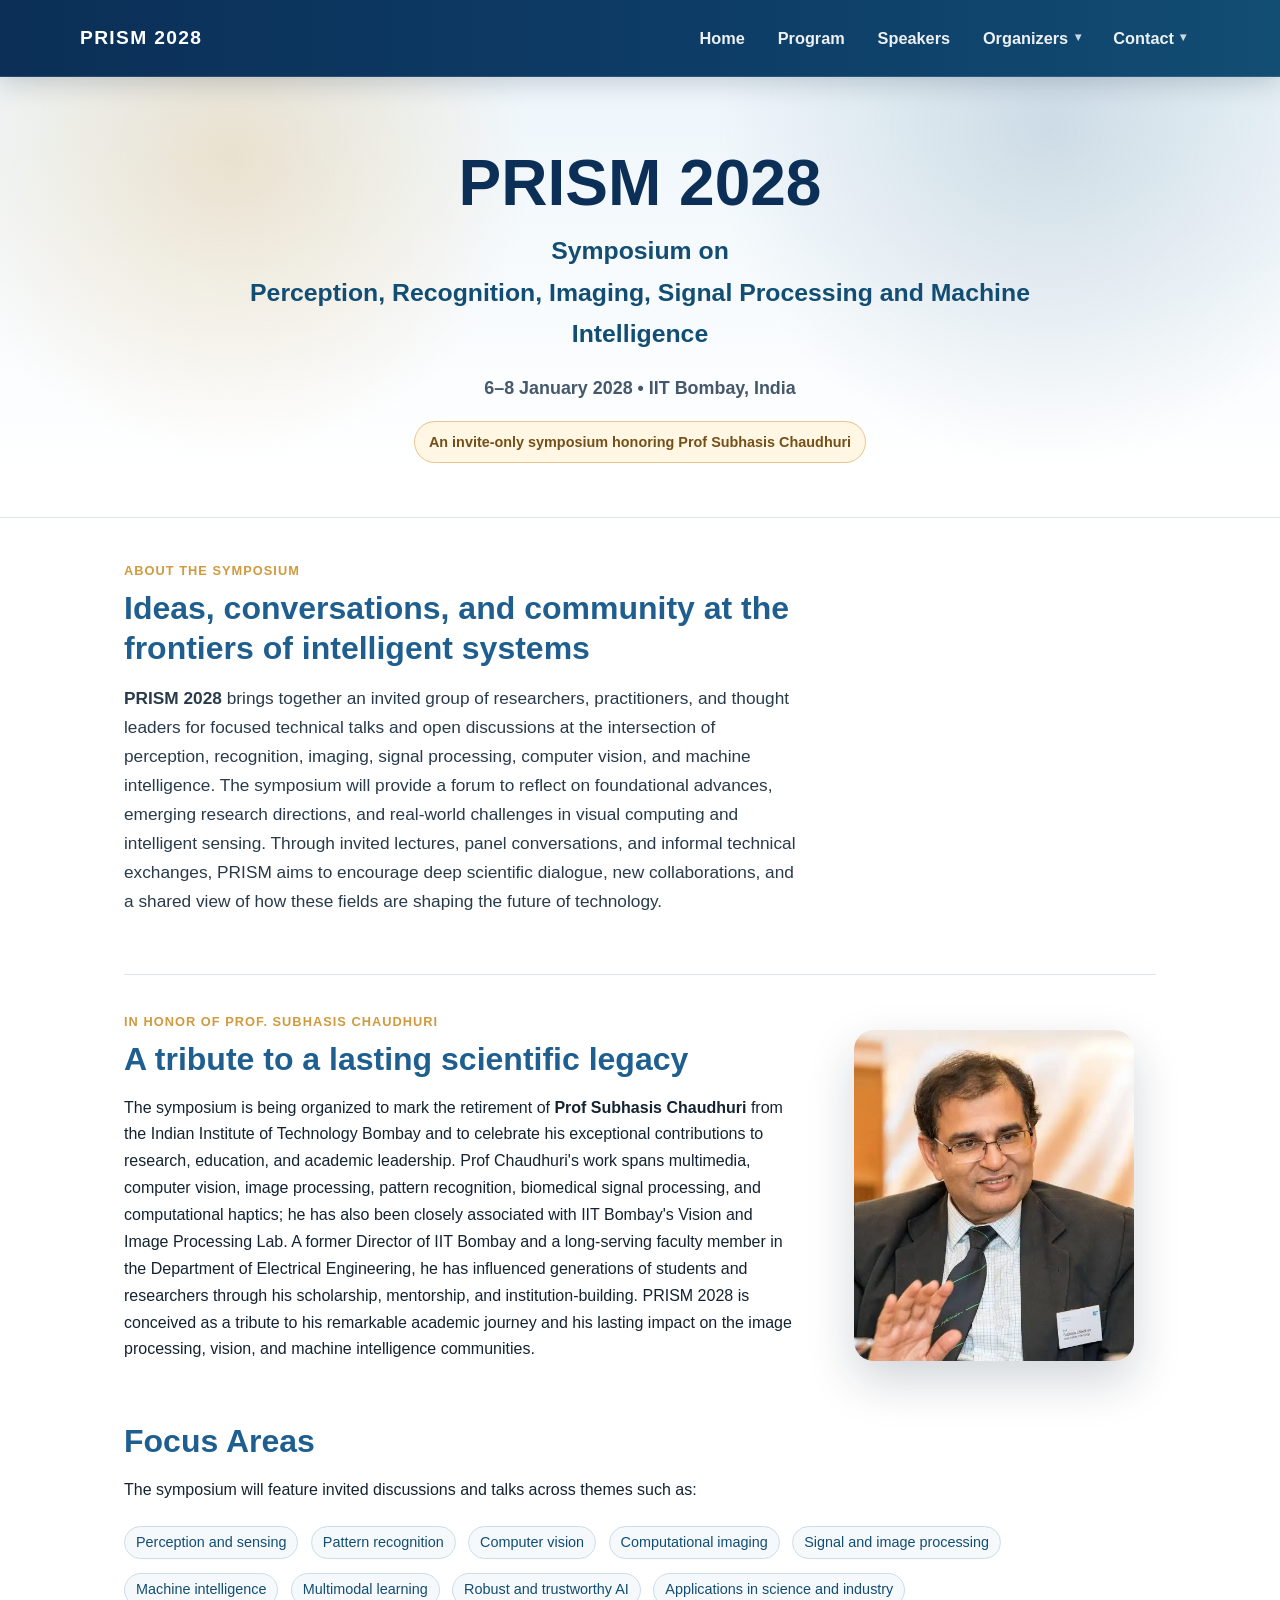
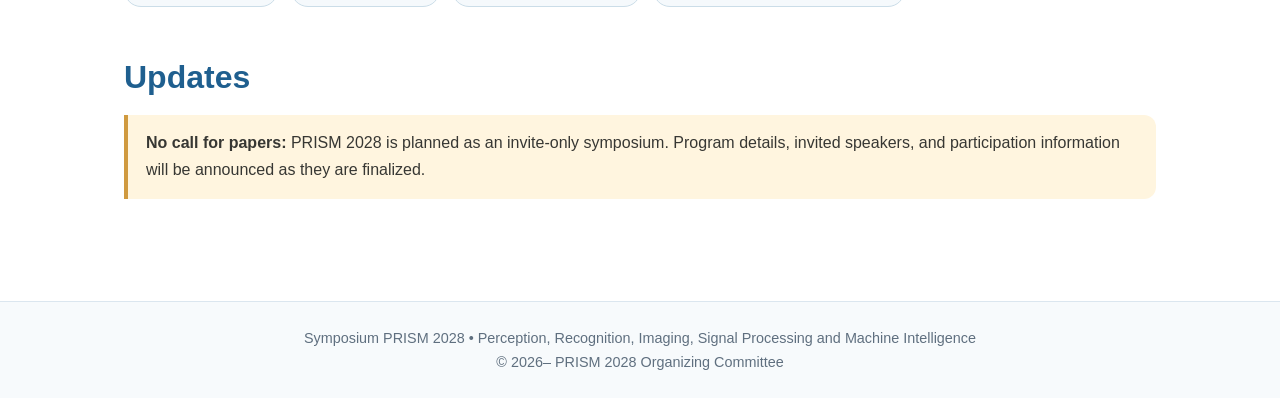
==== index.html @ e092aee4 "clean commit" ====
<!DOCTYPE html>
<html lang="en">
<head>
  <meta charset="utf-8" />
  <meta name="viewport" content="width=device-width, initial-scale=1" />
  <meta
    name="description"
    content="PRISM 2028: Perception, Recognition, Imaging, Signal Processing and Machine Intelligence Symposium at IIT Bombay, India."
  />
  <title>PRISM 2028 | IIT Bombay</title>
  <link rel="stylesheet" href="assets/css/style.css" />
</head>

<body>
  <header class="site-header">
    <div class="container nav-wrap">
      <a class="site-logo" href="index.html">PRISM 2028</a>

    <button class="nav-toggle" type="button" aria-label="Toggle navigation" aria-controls="main-nav" aria-expanded="false">
      ☰
    </button>
    
      <nav class="nav-links" id="main-nav" aria-label="Main navigation">
        <a href="index.html">Home</a>
        <a href="program.html">Program</a>
        <a href="speakers.html">Speakers</a>

        <div class="nav-dropdown">
          <a href="committee.html" class="dropdown-toggle">Organizers</a>
          <div class="dropdown-menu">
            <a href="committee.html#committee">Committee</a>
            <a href="committee.html#sponsors">Sponsors</a>
          </div>
        </div>

        <div class="nav-dropdown">
          <a href="venue.html" class="dropdown-toggle">Contact</a>
          <div class="dropdown-menu">
            <a href="venue.html#venue">Venue</a>
            <a href="venue.html#contact">Contact</a>
          </div>
        </div>
      </nav>
    </div>
  </header>

  <header class="hero" id="home">
    <div class="hero-inner">
      <h1>PRISM 2028</h1>
      <p class="subtitle"> Symposium on<br/> 
        Perception, Recognition, Imaging, Signal Processing and Machine Intelligence
      </p>
      <p class="event-meta">6&ndash;8 January 2028 &bull; IIT Bombay, India</p>
      <span class="hero-note">
        An invite-only symposium honoring Prof Subhasis Chaudhuri
      </span>
    </div>
  </header>

  <main>
    <section id="about" class="two-col">
      <div>
        <p class="kicker">About the symposium</p>
        <h2>Ideas, conversations, and community at the frontiers of intelligent systems</h2>
        <p class="lead">
          <strong>PRISM 2028</strong> brings together an invited group of researchers,
          practitioners, and thought leaders for focused technical talks and open
          discussions at the intersection of perception, recognition, imaging, signal
          processing, computer vision, and machine intelligence. The symposium will
          provide a forum to reflect on foundational advances, emerging research
          directions, and real-world challenges in visual computing and intelligent
          sensing. Through invited lectures, panel conversations, and informal technical
          exchanges, PRISM aims to encourage deep scientific dialogue, new collaborations,
          and a shared view of how these fields are shaping the future of technology.
        </p>
      </div>
    </section>

    <hr class="rule" />

    <section id="tribute" class="two-col tribute-section">
      <div>
        <p class="kicker">In honor of Prof. Subhasis Chaudhuri</p>
        <h2>A tribute to a lasting scientific legacy</h2>
        <p>
          The symposium is being organized to mark the retirement of
          <strong>Prof Subhasis Chaudhuri</strong> from the Indian Institute of Technology
          Bombay and to celebrate his exceptional contributions to research, education,
          and academic leadership. Prof Chaudhuri's work spans multimedia, computer
          vision, image processing, pattern recognition, biomedical signal processing,
          and computational haptics; he has also been closely associated with IIT Bombay's
          Vision and Image Processing Lab. A former Director of IIT Bombay and a
          long-serving faculty member in the Department of Electrical Engineering, he has
          influenced generations of students and researchers through his scholarship,
          mentorship, and institution-building. PRISM 2028 is conceived as a tribute to
          his remarkable academic journey and his lasting impact on the image processing,
          vision, and machine intelligence communities.
        </p>
      </div>

      <figure class="aside-photo">
        <img src="assets/images/sc1.jpg" alt="Prof Subhasis Chaudhuri" />
      </figure>
    </section>

    <section id="scope">
      <h2>Focus Areas</h2>
      <p>The symposium will feature invited discussions and talks across themes such as:</p>

      <div class="pill-list" aria-label="Focus areas">
        <span class="pill">Perception and sensing</span>
        <span class="pill">Pattern recognition</span>
        <span class="pill">Computer vision</span>
        <span class="pill">Computational imaging</span>
        <span class="pill">Signal and image processing</span>
        <span class="pill">Machine intelligence</span>
        <span class="pill">Multimodal learning</span>
        <span class="pill">Robust and trustworthy AI</span>
        <span class="pill">Applications in science and industry</span>
      </div>
    </section>

    <section id="updates">
      <h2>Updates</h2>
      <div class="notice">
        <strong>No call for papers:</strong> PRISM 2028 is planned as an invite-only
        symposium. Program details, invited speakers, and participation information will
        be announced as they are finalized.
      </div>
    </section>
  </main>

  <footer>
    Symposium PRISM 2028 &bull; Perception, Recognition, Imaging, Signal Processing and Machine Intelligence<br />
    &copy; 2026&ndash; PRISM 2028 Organizing Committee
  </footer>
<script src="assets/js/nav.js"></script>
</body>
</html>
---- assets/css/style.css ----
:root {
  --text: #142331;
  --muted: #5f6f7f;
  --line: #dbe6ef;
  --primary: #0b2f57;
  --primary-2: #124d73;
  --accent: #d09a3f;
  --accent-soft: #fff5df;
  --surface: #ffffff;
  --surface-soft: #f5f9fc;
  --shadow: rgba(7, 28, 52, 0.16);
}

* {
  box-sizing: border-box;
}

html {
  scroll-behavior: smooth;
}

body {
  margin: 0;
  color: var(--text);
  background: var(--surface);
  font-family: -apple-system, BlinkMacSystemFont, "Segoe UI", Roboto, Helvetica, Arial, sans-serif;
  font-size: 16px;
  line-height: 1.68;
}

a {
  color: var(--primary-2);
  text-decoration: none;
}

a:hover {
  text-decoration: underline;
}

.container {
  width: min(1120px, calc(100% - 48px));
  margin: 0 auto;
}

.site-header {
  position: sticky;
  top: 0;
  z-index: 100;
  background: linear-gradient(90deg, var(--primary), #0d3d67 56%, var(--primary-2));
  border-bottom: 1px solid rgba(255, 255, 255, 0.12);
  box-shadow: 0 6px 24px rgba(6, 25, 45, 0.18);
}

.nav-toggle {
  display: none;
  color: #ffffff;
  background: transparent;
  border: 0;
  cursor: pointer;
  font-size: 1.85rem;
  line-height: 1;
  padding: 0.4rem;
}

.nav-wrap {
  min-height: 76px;
  display: flex;
  align-items: center;
  justify-content: space-between;
  gap: 1.5rem;
}

.site-logo {
  color: #ffffff;
  font-size: 1.2rem;
  font-weight: 800;
  letter-spacing: 0.07em;
  line-height: 1;
  text-transform: uppercase;
  white-space: nowrap;
}

.site-logo:hover {
  color: #ffffff;
  text-decoration: none;
}

.nav-links {
  display: flex;
  align-items: center;
  justify-content: flex-end;
  gap: 0.35rem;
  flex-wrap: wrap;
}

.nav-links > a,
.dropdown-toggle {
  display: inline-flex;
  align-items: center;
  min-height: 44px;
  padding: 0.55rem 0.85rem;
  border-radius: 999px;
  color: rgba(255, 255, 255, 0.92);
  font-size: 1.02rem;
  font-weight: 650;
  line-height: 1.15;
  white-space: nowrap;
}

.nav-links > a:hover,
.dropdown-toggle:hover,
.nav-dropdown:focus-within .dropdown-toggle {
  background: rgba(255, 255, 255, 0.13);
  color: #ffffff;
  text-decoration: none;
}

.nav-dropdown {
  position: relative;
  display: inline-flex;
}

.dropdown-toggle::after {
  content: "▾";
  margin-left: 0.4rem;
  font-size: 0.72rem;
  opacity: 0.85;
}

.dropdown-menu {
  position: absolute;
  top: 100%;
  right: 0;
  z-index: 200;
  display: none;
  min-width: 170px;
  padding: 0.45rem;
  background: #ffffff;
  border: 1px solid rgba(11, 47, 87, 0.12);
  border-radius: 14px;
  box-shadow: 0 18px 40px var(--shadow);
}

.dropdown-menu a {
  display: block;
  padding: 0.65rem 0.85rem;
  border-radius: 10px;
  color: var(--text);
  font-size: 0.95rem;
  font-weight: 600;
  white-space: nowrap;
}

.dropdown-menu a:hover {
  background: rgba(18, 77, 115, 0.09);
  color: var(--primary);
  text-decoration: none;
}

.nav-dropdown:hover .dropdown-menu,
.nav-dropdown:focus-within .dropdown-menu {
  display: block;
}

.hero {
  padding: 72px 24px 54px;
  text-align: center;
  background:
    radial-gradient(circle at 18% 18%, rgba(208, 154, 63, 0.24), transparent 27%),
    radial-gradient(circle at 82% 12%, rgba(18, 77, 115, 0.16), transparent 30%),
    linear-gradient(180deg, #eef6fb 0%, #ffffff 92%);
  border-bottom: 1px solid var(--line);
}

.hero-inner {
  max-width: 1080px;
  margin: 0 auto;
}

h1,
h2,
h3,
p {
  overflow-wrap: break-word;
}

h1 {
  margin: 0 0 12px;
  color: var(--primary);
  font-size: clamp(2.2rem, 5.2vw, 4rem);
  font-weight: 780;
  line-height: 1.08;
}

h2 {
  margin: 0 0 16px;

  color:  #1f5f8f;
  font-size: clamp(1.65rem, 2.6vw, 2rem);
  font-weight: 720;
  line-height: 1.25;
}

h3 {
  margin: 0 0 8px;
  color: var(--primary);
  font-size: 1.25rem;
}

p {
  margin: 0 0 16px;
}

ul {
  margin-top: 8px;
  padding-left: 22px;
}

.subtitle {
  max-width: 920px;
  margin: 0 auto 18px;
  color: var(--primary-2);
  font-size: clamp(1.15rem, 2.2vw, 1.55rem);
  font-weight: 650;
}

.event-meta {
  margin: 0 auto;
  color: #46586b;
  font-size: 1.12rem;
  font-weight: 560;
}

.hero-note {
  display: inline-block;
  margin-top: 18px;
  padding: 8px 14px;
  border: 1px solid rgba(208, 154, 63, 0.5);
  border-radius: 999px;
  background: rgba(255, 245, 223, 0.86);
  color: #745018;
  font-size: 0.9rem;
  font-weight: 700;
}

main {
  max-width: 1080px;
  margin: 0 auto;
  padding: 42px 24px 60px;
}

section {
  margin: 0 0 42px;
  scroll-margin-top: 96px;
}

.rule {
  margin: 36px 0;
  border: 0;
  border-top: 1px solid var(--line);
}

.kicker {
  margin-bottom: 6px;
  color: var(--accent);
  font-size: 0.8rem;
  font-weight: 800;
  letter-spacing: 0.08em;
  text-transform: uppercase;
}

.lead {
  color: #293b4b;
  font-size: 1.08rem;
}

.two-col {
  display: grid;
  grid-template-columns: minmax(0, 1.35fr) minmax(220px, 0.65fr);
  gap: 32px;
  align-items: start;
}

.tribute-section {
  align-items: center;
}

.aside-photo {
  margin: 0;
  text-align: center;
}

.aside-photo img {
  display: block;
  width: 100%;
  max-width: 280px;
  margin: 0 auto;
  border-radius: 20px;
  box-shadow: 0 20px 48px rgba(7, 28, 52, 0.18);
}

.aside-photo figcaption {
  margin-top: 0.7rem;
  color: var(--muted);
  font-size: 0.9rem;
}

.pill-list {
  margin-top: 6px;
}

.pill {
  display: inline-block;
  margin: 6px 8px 8px 0;
  padding: 7px 11px;
  border: 1px solid #cbdde8;
  border-radius: 999px;
  background: var(--surface-soft);
  color: var(--primary-2);
  font-size: 0.9rem;
  line-height: 1.2;
}

.notice {
  margin: 18px 0 4px;
  padding: 15px 18px;
  color: #373733;
  background: var(--accent-soft);
  border-left: 4px solid var(--accent);
  border-radius: 0 12px 12px 0;
}

.grid {
  display: grid;
  grid-template-columns: repeat(3, minmax(0, 1fr));
  gap: 18px;
}

.card {
  min-height: 142px;
  padding: 20px;
  background: var(--surface);
  border: 1px solid var(--line);
  border-radius: 14px;
  box-shadow: 0 9px 24px rgba(7, 28, 52, 0.07);
}

.card p:last-child {
  margin-bottom: 0;
}

.committee-list {
  display: grid;
  grid-template-columns: repeat(2, minmax(0, 1fr));
  gap: 1rem 2.5rem;
  margin-top: 2rem;
}

.committee-list div {
  line-height: 1.6;
}

.email-obfuscated {
  color: var(--primary-2);
  font-weight: 700;
}

.coming-soon {
  color: var(--muted);
  font-style: italic;
}

footer {
  padding: 24px;
  color: var(--muted);
  background: #f7fafc;
  border-top: 1px solid var(--line);
  font-size: 0.9rem;
  text-align: center;
}

@media (max-width: 900px) {
  .two-col,
  .grid {
    grid-template-columns: 1fr;
  }

  .aside-photo img {
    max-width: 240px;
  }
}

@media (max-width: 640px) {
  .container {
    width: min(100% - 32px, 1120px);
  }

  .nav-wrap {
    min-height: 64px;
    flex-wrap: wrap;
    gap: 0.5rem;
    padding-top: 10px;
    padding-bottom: 10px;
  }

  .nav-toggle {
    display: inline-flex;
    align-items: center;
    justify-content: center;
  }

  .nav-links {
    display: none;
    width: 100%;
    flex-direction: column;
    align-items: flex-start;
    gap: 0.25rem;
    padding-top: 0.5rem;
  }

  .nav-links.open {
    display: flex;
  }

  .nav-links > a,
  .dropdown-toggle {
    width: 100%;
    min-height: 38px;
    padding: 0.45rem 0;
    border-radius: 0;
  }

  .nav-dropdown {
    width: 100%;
    flex-direction: column;
  }

  .dropdown-menu {
    position: static;
    display: block;
    min-width: 0;
    padding: 0 0 0 1rem;
    background: transparent;
    border: 0;
    box-shadow: none;
  }

  .dropdown-menu a {
    padding: 0.35rem 0;
    color: rgba(255, 255, 255, 0.86);
  }

  .dropdown-menu a:hover {
    color: #ffffff;
    background: transparent;
  }

  .hero {
    padding: 48px 20px 40px;
  }

  main {
    padding: 34px 20px 52px;
  }

  .committee-list {
    grid-template-columns: 1fr;
  }
}
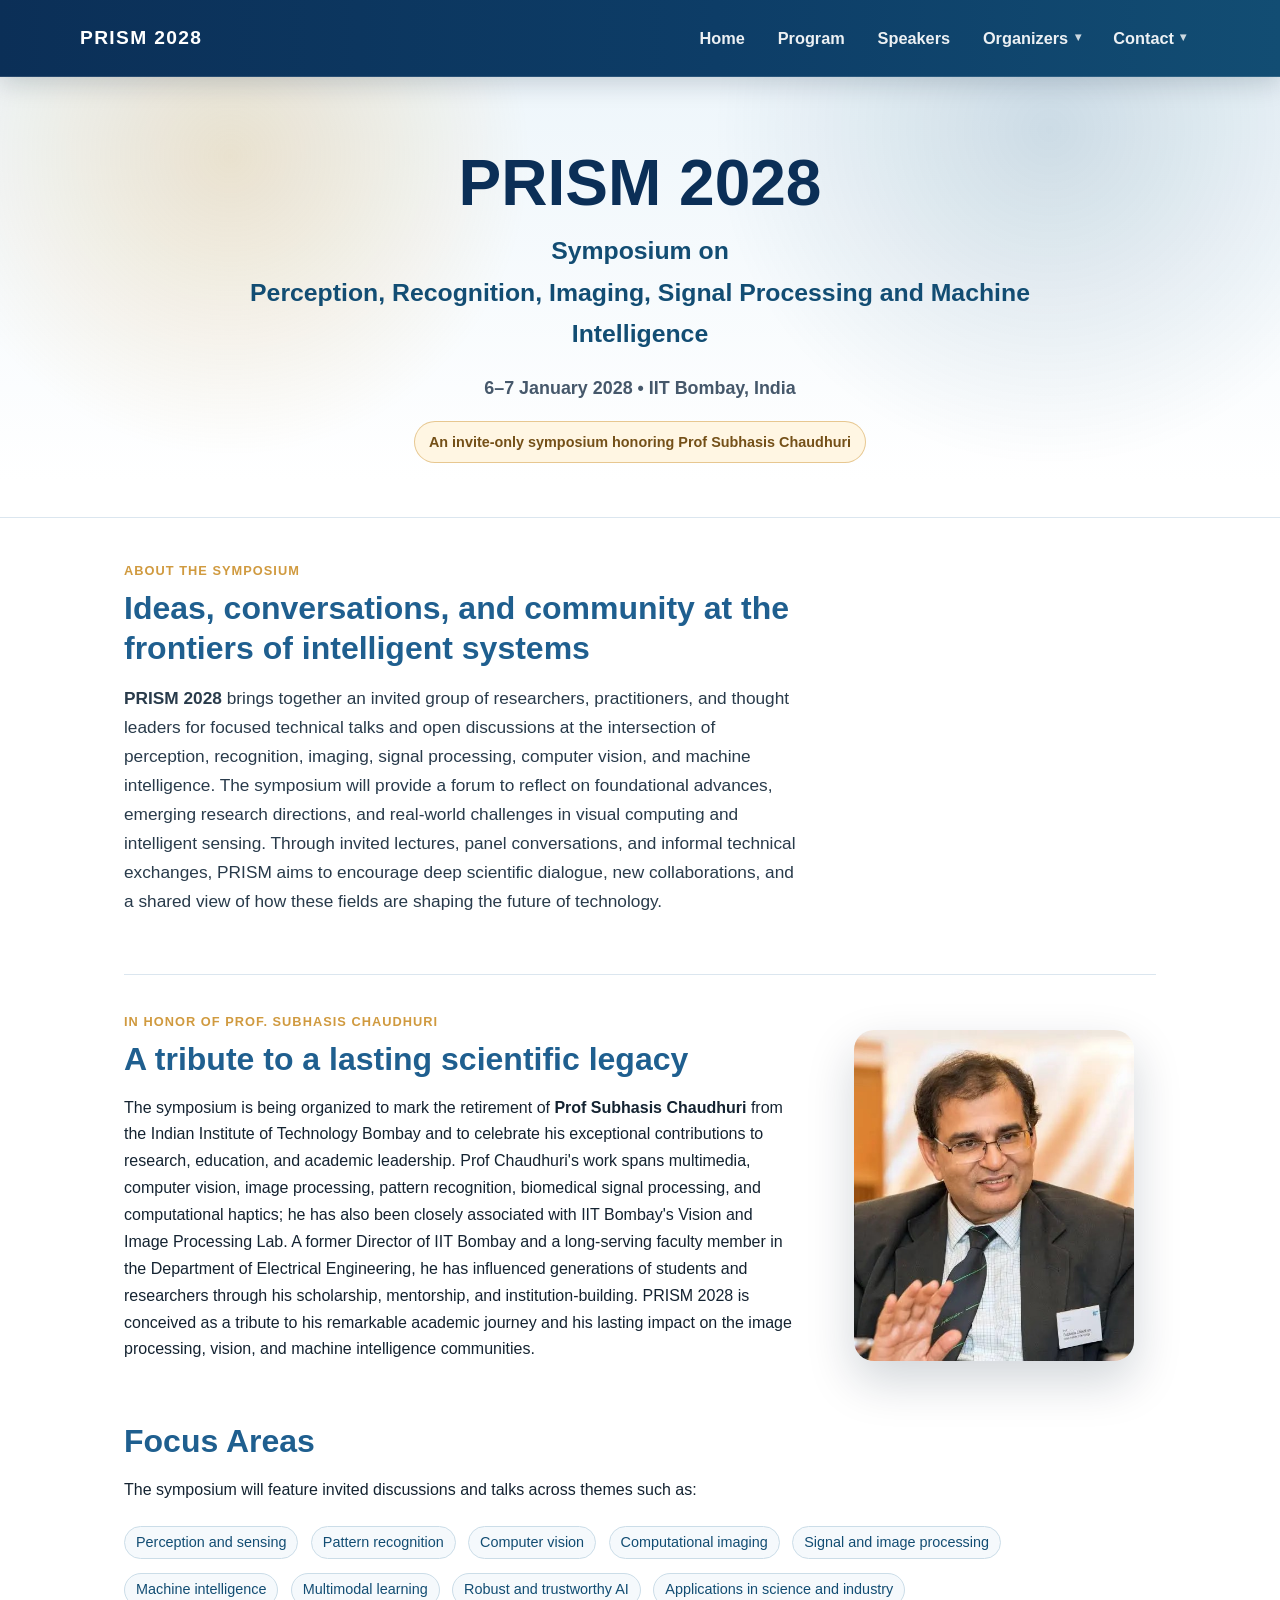
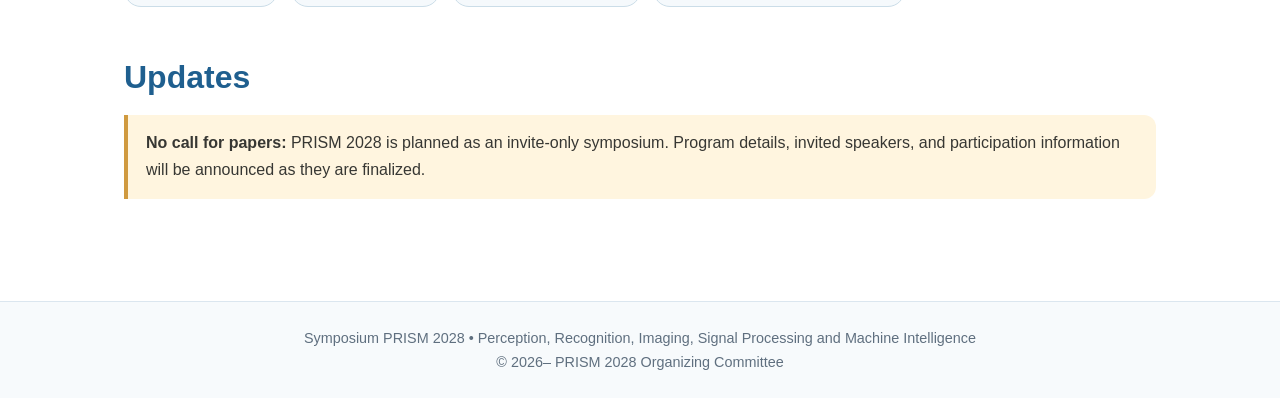
==== commit 344daa79: "change of dates" ====
--- a/index.html
+++ b/index.html
@@ -50,7 +50,7 @@
       <p class="subtitle"> Symposium on<br/> 
         Perception, Recognition, Imaging, Signal Processing and Machine Intelligence
       </p>
-      <p class="event-meta">6&ndash;8 January 2028 &bull; IIT Bombay, India</p>
+      <p class="event-meta">6&ndash;7 January 2028 &bull; IIT Bombay, India</p>
       <span class="hero-note">
         An invite-only symposium honoring Prof Subhasis Chaudhuri
       </span>
